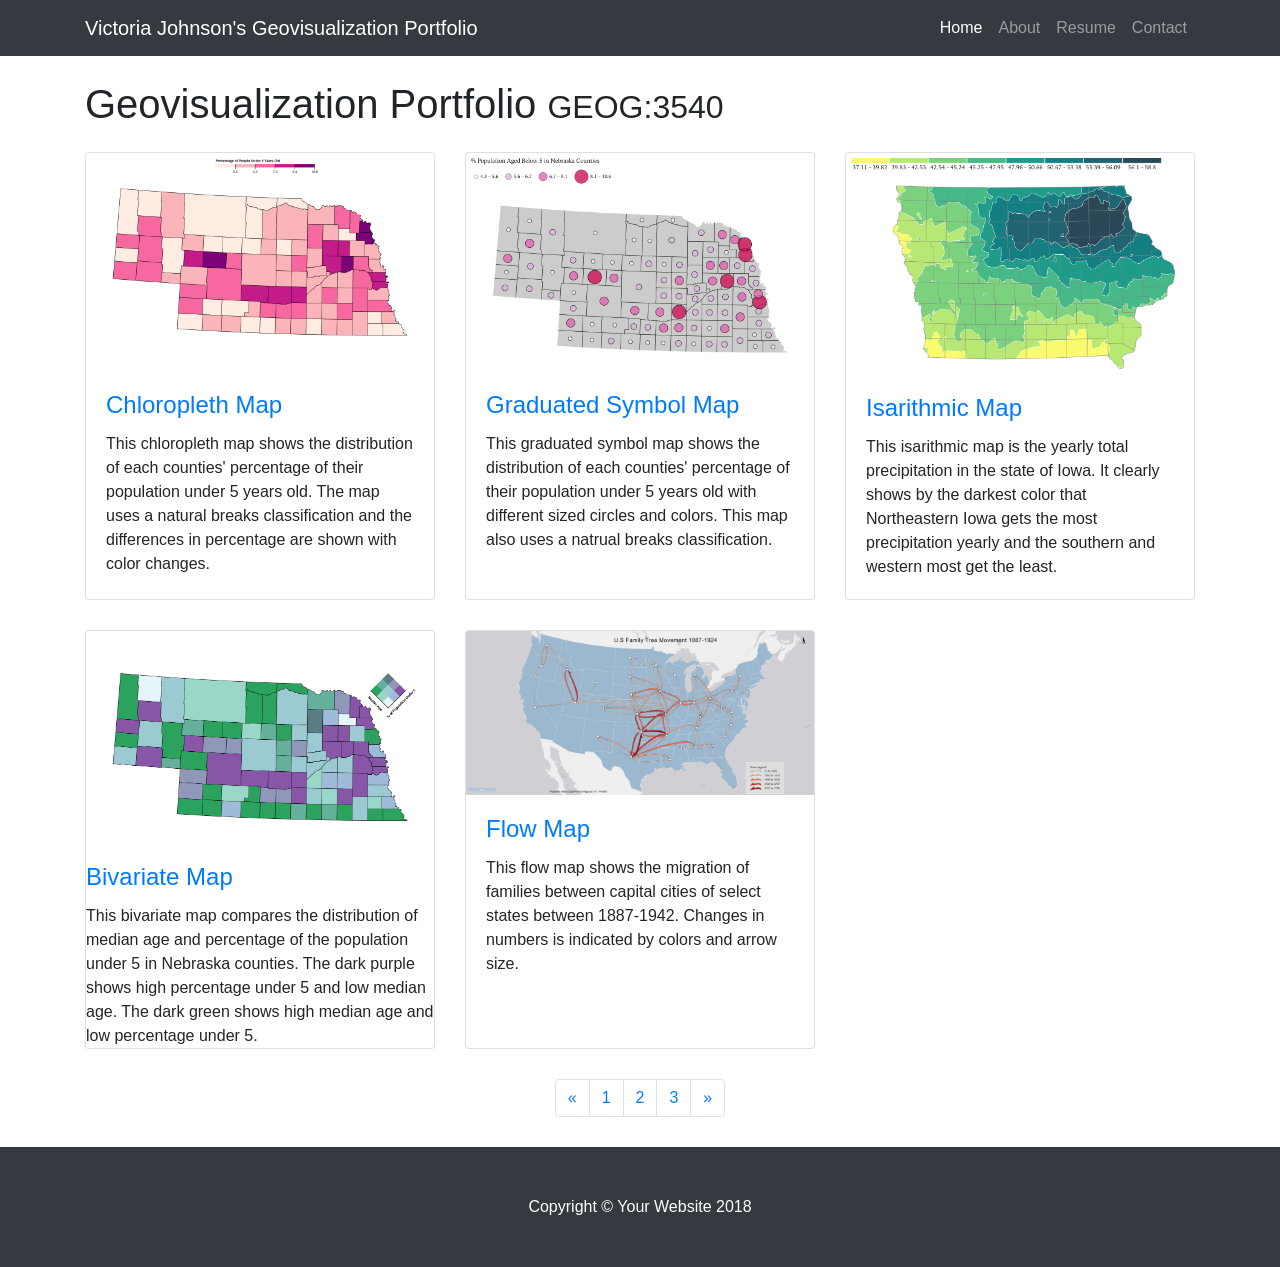
==== index.html @ b894ea30 "update" ====
<!DOCTYPE html>
<html lang="en">

  <head>

    <meta charset="utf-8">
    <meta name="viewport" content="width=device-width, initial-scale=1, shrink-to-fit=no">
    <meta name="description" content="">
    <meta name="author" content="">

    <title>Victoria Johnson's Geovisualization Portfolio</title>

    <!-- Bootstrap core CSS -->
    <link href="vendor/bootstrap/css/bootstrap.min.css" rel="stylesheet">

    <!-- Custom styles for this template -->
    <link href="css/3-col-portfolio.css" rel="stylesheet">

  </head>

  <body>

    <!-- Navigation -->
    <nav class="navbar navbar-expand-lg navbar-dark bg-dark fixed-top">
      <div class="container">
        <a class="navbar-brand" href="#">Victoria Johnson's Geovisualization Portfolio</a>
        <button class="navbar-toggler" type="button" data-toggle="collapse" data-target="#navbarResponsive" aria-controls="navbarResponsive" aria-expanded="false" aria-label="Toggle navigation">
          <span class="navbar-toggler-icon"></span>
        </button>
        <div class="collapse navbar-collapse" id="navbarResponsive">
          <ul class="navbar-nav ml-auto">
            <li class="nav-item active">
              <a class="nav-link" href="index.html">Home
                <span class="sr-only">(current)</span>
              </a>
            </li>
            <li class="nav-item">
              <a class="nav-link" href="shortbio.html">About</a>
            </li>
            <li class="nav-item">
              <a class="nav-link" href="files/new.resume.pdf">Resume</a>
            </li>
            <li class="nav-item">
              <a class="nav-link" href="mailto:victoria-r-johnson@uiowa.edu">Contact</a>
            </li>
          </ul>
        </div>
      </div>
    </nav>

    <!-- Page Content -->
    <div class="container">

      <!-- Page Heading -->
      <h1 class="my-4">Geovisualization Portfolio
        <small>GEOG:3540</small>
      </h1>

      <div class="row">
        <div class="col-lg-4 col-sm-6 portfolio-item">
          <div class="card h-100">
            <a href="https://observablehq.com/d/621348578b7f5ef7"><img class="card-img-top" src="images/choroplethmap.png" alt=""></a>
            <div class="card-body">
              <h4 class="card-title">
                <a href="https://observablehq.com/d/621348578b7f5ef7">Chloropleth Map</a>
              </h4>
              <p class="card-text">This chloropleth map shows the distribution of each counties' percentage of their population under 5 years old. The map uses a natural breaks classification and the differences in percentage are shown with color changes.</p>
            </div>
          </div>
        </div>
        <div class="col-lg-4 col-sm-6 portfolio-item">
          <div class="card h-100">
            <a href="https://observablehq.com/d/ab4dd54b1690da8f"><img class="card-img-top" src="images/graduatedSymbols.png" alt=""></a>
            <div class="card-body">
              <h4 class="card-title">
                <a href="https://observablehq.com/d/ab4dd54b1690da8f">Graduated Symbol Map</a>
              </h4>
              <p class="card-text">This graduated symbol map shows the distribution of each counties' percentage of their population under 5 years old with different sized circles and colors. This map also uses a natrual breaks classification.</p>
            </div>
          </div>
        </div>
        <div class="col-lg-4 col-sm-6 portfolio-item">
          <div class="card h-100">
            <a href="https://observablehq.com/@caglarkoylu/isarithmic-mapping-geog-3540"><img class="card-img-top" src="images/isarithmic.png" alt=""></a>
            <div class="card-body">
              <h4 class="card-title">
                <a href="https://observablehq.com/@caglarkoylu/isarithmic-mapping-geog-3540">Isarithmic Map</a>
              </h4>
              <p class="card-text">This isarithmic map is the yearly total precipitation in the state of Iowa. It clearly shows by the darkest color that Northeastern Iowa gets the most precipitation yearly and the southern and western most get the least.</p>
            </div>
          </div>
        </div>
        <div class="col-lg-4 col-sm-6 portfolio-item">
          <div class="card h-100">
            <a href="https://observablehq.com/d/8ed6f8a0c764a540"><img class="card-img-top" src="images/chart.png" alt=""></a>
              <h4 class="card-title">
                <a href="https://observablehq.com/d/8ed6f8a0c764a540">Bivariate Map</a>
              </h4>
              <p class="card-text">This bivariate map compares the distribution of median age and percentage of the population under 5 in Nebraska counties. The dark purple shows high percentage under 5 and low median age. The dark green shows high median age and low percentage under 5.</p>
            </div>
          </div>
          <div class="col-lg-4 col-sm-6 portfolio-item">
          <div class="card h-100">
            <a href="flowmap.html"><img class="card-img-top" src="images/flow.png" alt=""></a>
            <div class="card-body">
              <h4 class="card-title">
                <a href="flowmap.html">Flow Map</a>
              </h4>
              <p class="card-text">This flow map shows the migration of families between capital cities of select states between 1887-1942. Changes in numbers is indicated by colors and arrow size.</p>
            </div>
          </div>
        </div>
      </div>
      </div>
      <!-- /.row -->

      <!-- Pagination -->
      <ul class="pagination justify-content-center">
        <li class="page-item">
          <a class="page-link" href="#" aria-label="Previous">
            <span aria-hidden="true">&laquo;</span>
            <span class="sr-only">Previous</span>
          </a>
        </li>
        <li class="page-item">
          <a class="page-link" href="#">1</a>
        </li>
        <li class="page-item">
          <a class="page-link" href="#">2</a>
        </li>
        <li class="page-item">
          <a class="page-link" href="#">3</a>
        </li>
        <li class="page-item">
          <a class="page-link" href="#" aria-label="Next">
            <span aria-hidden="true">&raquo;</span>
            <span class="sr-only">Next</span>
          </a>
        </li>
      </ul>

    </div>
    <!-- /.container -->

    <!-- Footer -->
    <footer class="py-5 bg-dark">
      <div class="container">
        <p class="m-0 text-center text-white">Copyright &copy; Your Website 2018</p>
      </div>
      <!-- /.container -->
    </footer>

    <!-- Bootstrap core JavaScript -->
    <script src="vendor/jquery/jquery.min.js"></script>
    <script src="vendor/bootstrap/js/bootstrap.bundle.min.js"></script>

  </body>

</html>
---- css/3-col-portfolio.css ----
/*!
 * Start Bootstrap - 3 Col Portfolio (https://startbootstrap.com/template-overviews/3-col-portfolio)
 * Copyright 2013-2018 Start Bootstrap
 * Licensed under MIT (https://github.com/BlackrockDigital/startbootstrap-3-col-portfolio/blob/master/LICENSE)
 */

body {
  padding-top: 54px;
}

@media (min-width: 992px) {
  body {
    padding-top: 56px;
  }
}

.portfolio-item {
  margin-bottom: 30px;
}

.pagination {
  margin-bottom: 30px;
}
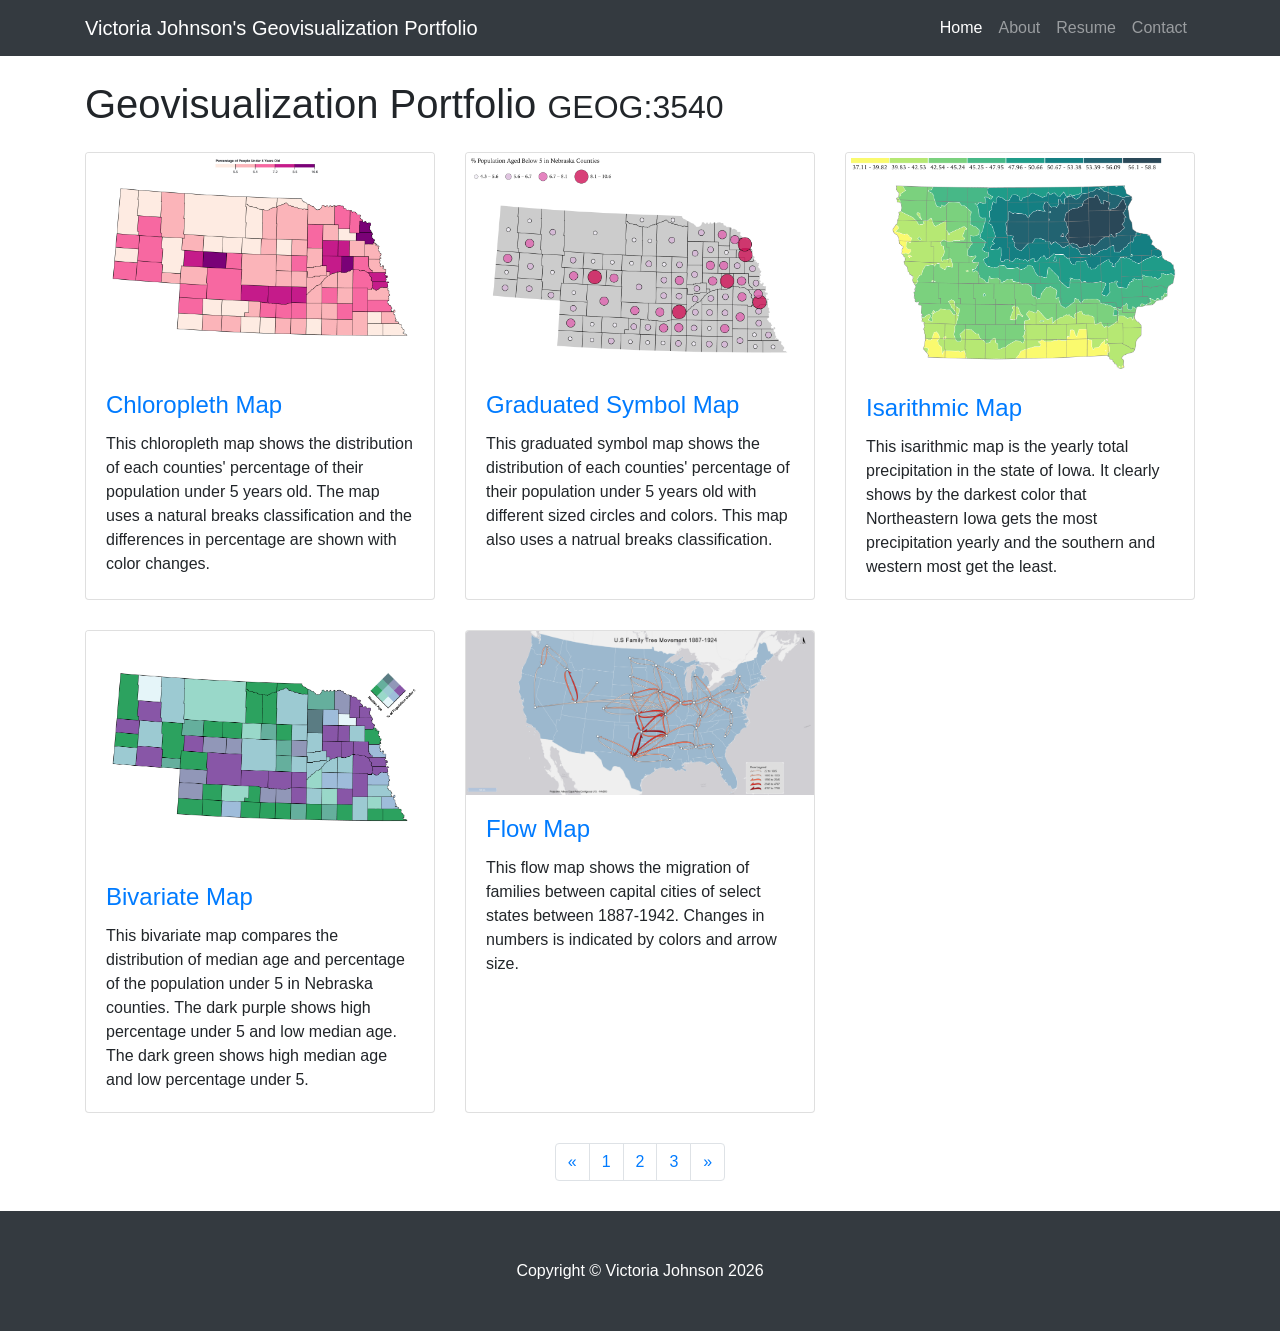
==== commit fded0e87: "final" ====
--- a/index.html
+++ b/index.html
@@ -79,6 +79,7 @@
             </div>
           </div>
         </div>
+
         <div class="col-lg-4 col-sm-6 portfolio-item">
           <div class="card h-100">
             <a href="https://observablehq.com/@caglarkoylu/isarithmic-mapping-geog-3540"><img class="card-img-top" src="images/isarithmic.png" alt=""></a>
@@ -90,15 +91,19 @@
             </div>
           </div>
         </div>
+
         <div class="col-lg-4 col-sm-6 portfolio-item">
           <div class="card h-100">
             <a href="https://observablehq.com/d/8ed6f8a0c764a540"><img class="card-img-top" src="images/chart.png" alt=""></a>
+            <div class="card-body">
               <h4 class="card-title">
                 <a href="https://observablehq.com/d/8ed6f8a0c764a540">Bivariate Map</a>
               </h4>
               <p class="card-text">This bivariate map compares the distribution of median age and percentage of the population under 5 in Nebraska counties. The dark purple shows high percentage under 5 and low median age. The dark green shows high median age and low percentage under 5.</p>
             </div>
+            </div>
           </div>
+
           <div class="col-lg-4 col-sm-6 portfolio-item">
           <div class="card h-100">
             <a href="flowmap.html"><img class="card-img-top" src="images/flow.png" alt=""></a>
@@ -110,6 +115,7 @@
             </div>
           </div>
         </div>
+
       </div>
       </div>
       <!-- /.row -->
@@ -145,7 +151,7 @@
     <!-- Footer -->
     <footer class="py-5 bg-dark">
       <div class="container">
-        <p class="m-0 text-center text-white">Copyright &copy; Your Website 2018</p>
+        <p class="m-0 text-center text-white">Copyright &copy; Victoria Johnson 2026</p>
       </div>
       <!-- /.container -->
     </footer>
--- a/css/3-col-portfolio.css
+++ b/css/3-col-portfolio.css
@@ -21,3 +21,4 @@
 .pagination {
   margin-bottom: 30px;
 }
+
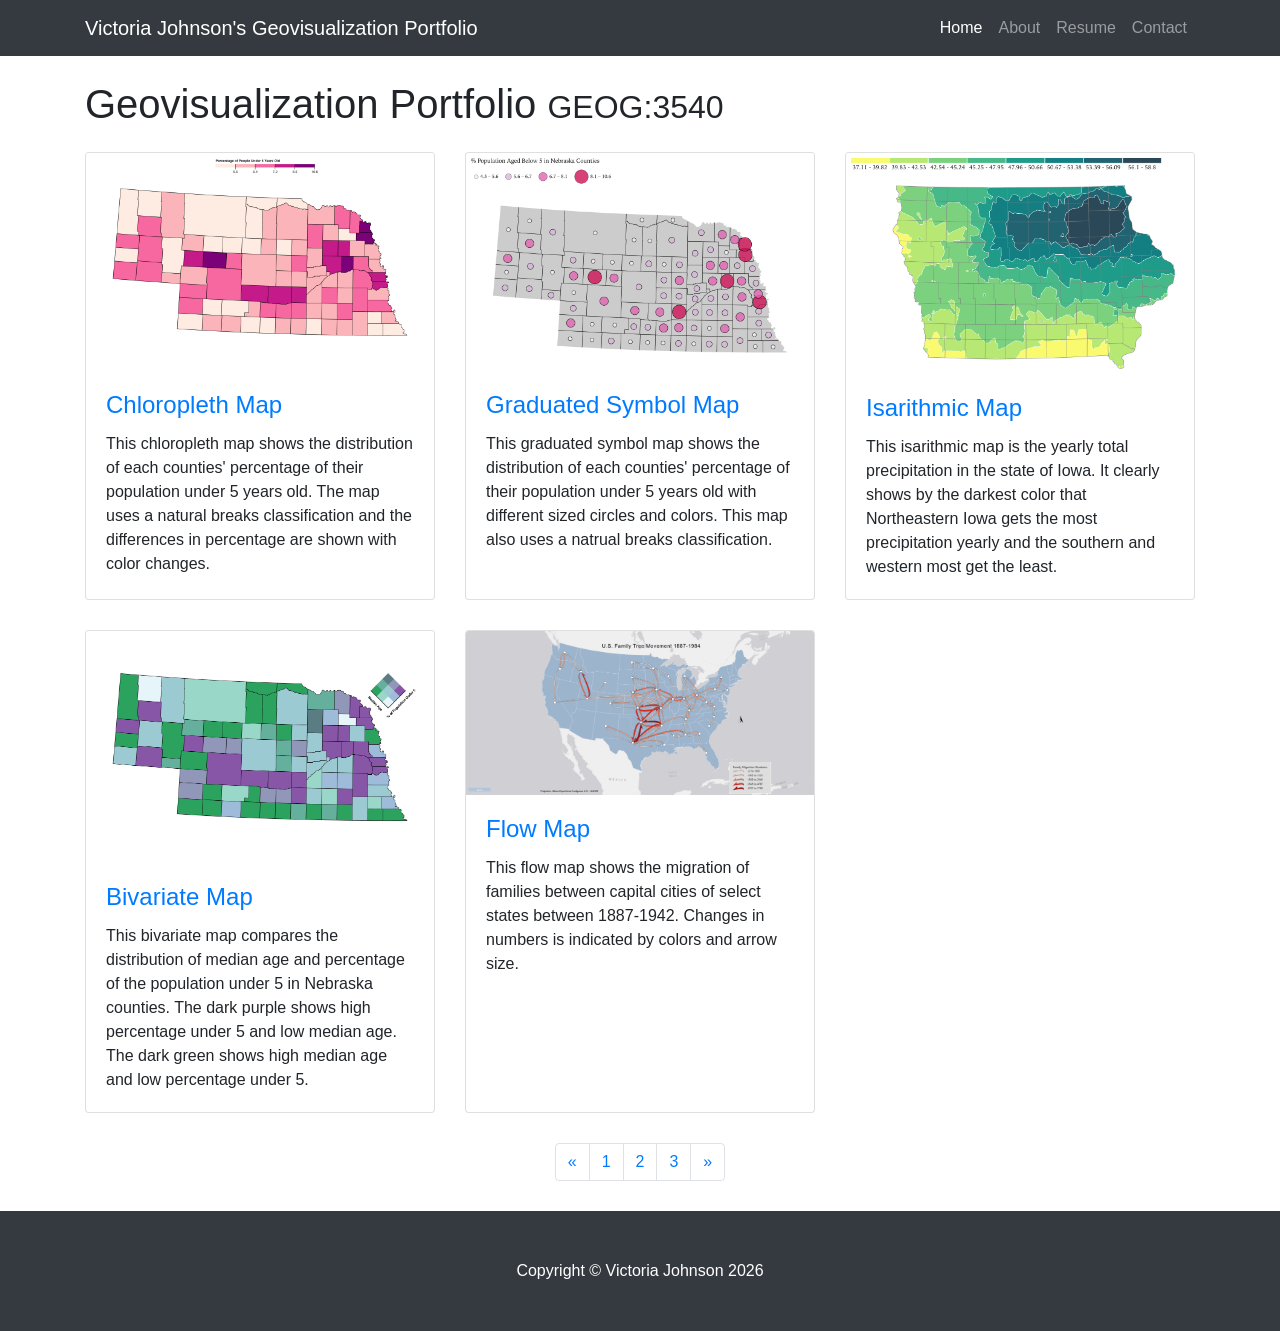
==== commit ba9bafc6: "fin" ====
--- a/index.html
+++ b/index.html
@@ -106,7 +106,7 @@
 
           <div class="col-lg-4 col-sm-6 portfolio-item">
           <div class="card h-100">
-            <a href="flowmap.html"><img class="card-img-top" src="images/flow.png" alt=""></a>
+            <a href="flowmap.html"><img class="card-img-top" src="images/flowmap1.png" alt=""></a>
             <div class="card-body">
               <h4 class="card-title">
                 <a href="flowmap.html">Flow Map</a>
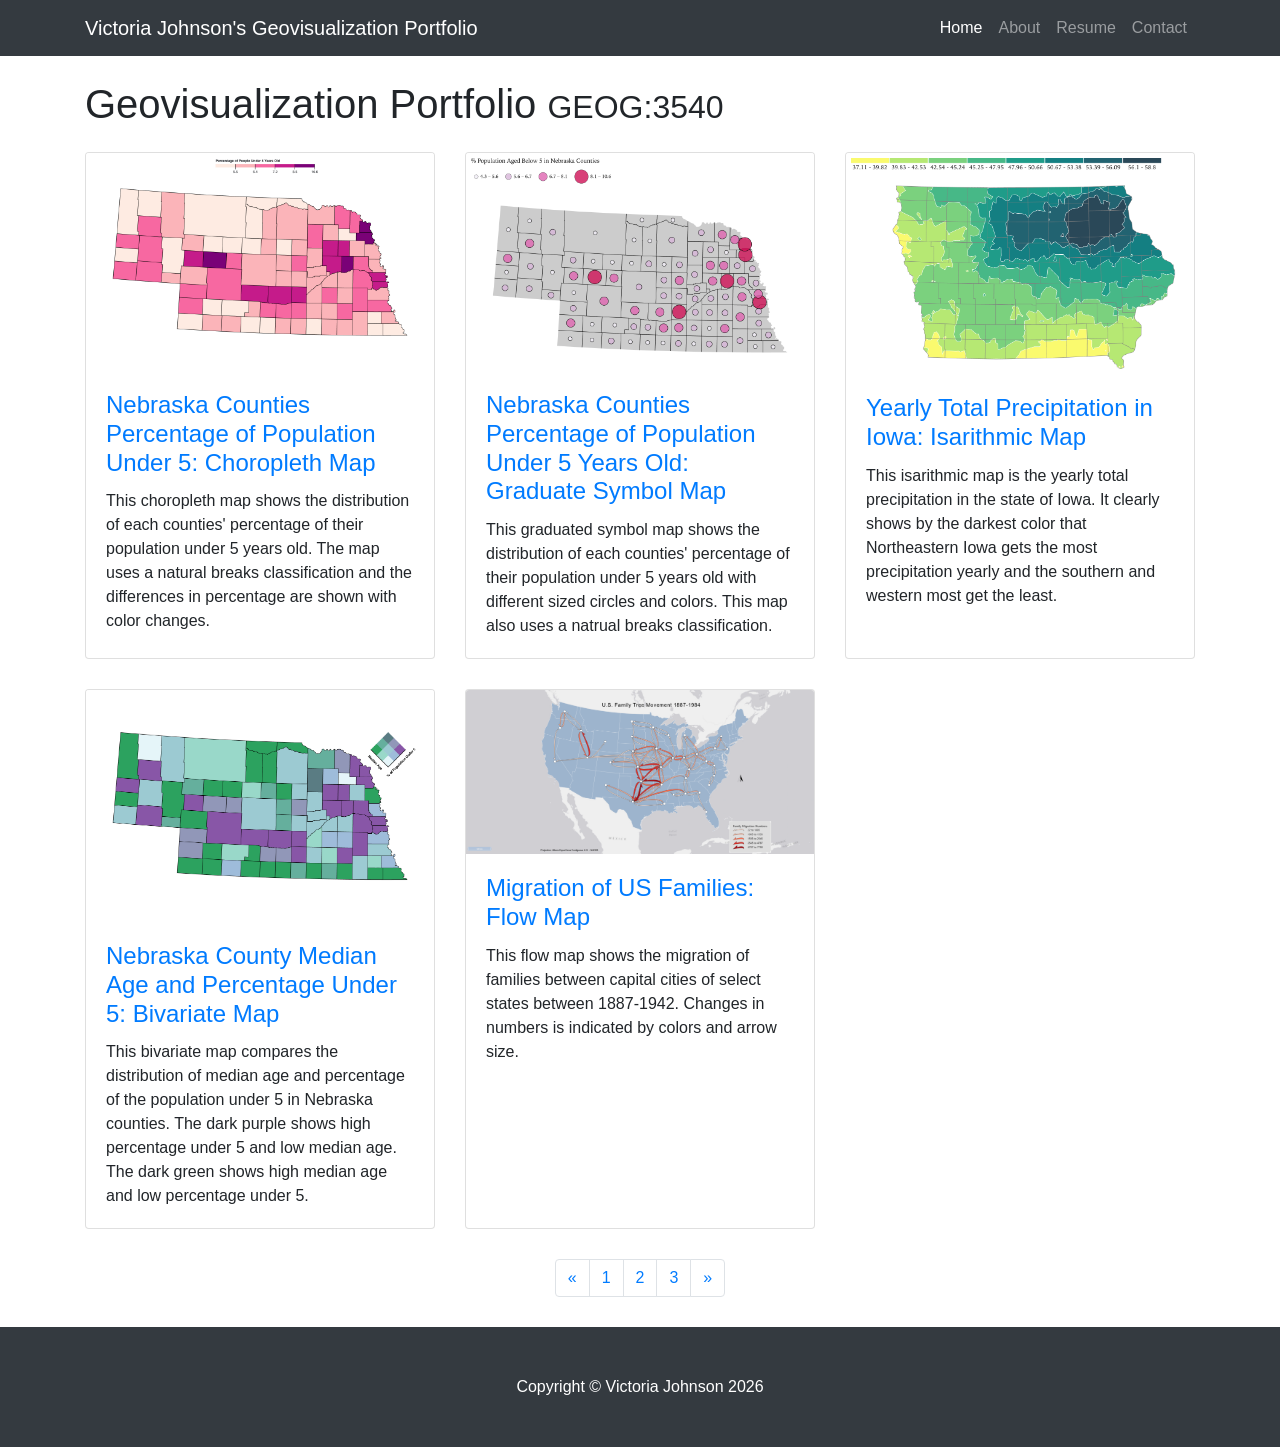
==== commit 848c04ae: "map names" ====
--- a/index.html
+++ b/index.html
@@ -62,9 +62,9 @@
             <a href="https://observablehq.com/d/621348578b7f5ef7"><img class="card-img-top" src="images/choroplethmap.png" alt=""></a>
             <div class="card-body">
               <h4 class="card-title">
-                <a href="https://observablehq.com/d/621348578b7f5ef7">Chloropleth Map</a>
+                <a href="https://observablehq.com/d/621348578b7f5ef7">Nebraska Counties Percentage of Population Under 5: Choropleth Map</a>
               </h4>
-              <p class="card-text">This chloropleth map shows the distribution of each counties' percentage of their population under 5 years old. The map uses a natural breaks classification and the differences in percentage are shown with color changes.</p>
+              <p class="card-text">This choropleth map shows the distribution of each counties' percentage of their population under 5 years old. The map uses a natural breaks classification and the differences in percentage are shown with color changes.</p>
             </div>
           </div>
         </div>
@@ -73,7 +73,7 @@
             <a href="https://observablehq.com/d/ab4dd54b1690da8f"><img class="card-img-top" src="images/graduatedSymbols.png" alt=""></a>
             <div class="card-body">
               <h4 class="card-title">
-                <a href="https://observablehq.com/d/ab4dd54b1690da8f">Graduated Symbol Map</a>
+                <a href="https://observablehq.com/d/ab4dd54b1690da8f">Nebraska Counties Percentage of Population Under 5 Years Old: Graduate Symbol Map</a>
               </h4>
               <p class="card-text">This graduated symbol map shows the distribution of each counties' percentage of their population under 5 years old with different sized circles and colors. This map also uses a natrual breaks classification.</p>
             </div>
@@ -85,7 +85,7 @@
             <a href="https://observablehq.com/@caglarkoylu/isarithmic-mapping-geog-3540"><img class="card-img-top" src="images/isarithmic.png" alt=""></a>
             <div class="card-body">
               <h4 class="card-title">
-                <a href="https://observablehq.com/@caglarkoylu/isarithmic-mapping-geog-3540">Isarithmic Map</a>
+                <a href="https://observablehq.com/@caglarkoylu/isarithmic-mapping-geog-3540">Yearly Total Precipitation in Iowa: Isarithmic Map</a>
               </h4>
               <p class="card-text">This isarithmic map is the yearly total precipitation in the state of Iowa. It clearly shows by the darkest color that Northeastern Iowa gets the most precipitation yearly and the southern and western most get the least.</p>
             </div>
@@ -97,7 +97,7 @@
             <a href="https://observablehq.com/d/8ed6f8a0c764a540"><img class="card-img-top" src="images/chart.png" alt=""></a>
             <div class="card-body">
               <h4 class="card-title">
-                <a href="https://observablehq.com/d/8ed6f8a0c764a540">Bivariate Map</a>
+                <a href="https://observablehq.com/d/8ed6f8a0c764a540">Nebraska County Median Age and Percentage Under 5: Bivariate Map</a>
               </h4>
               <p class="card-text">This bivariate map compares the distribution of median age and percentage of the population under 5 in Nebraska counties. The dark purple shows high percentage under 5 and low median age. The dark green shows high median age and low percentage under 5.</p>
             </div>
@@ -109,7 +109,7 @@
             <a href="flowmap.html"><img class="card-img-top" src="images/flowmap1.png" alt=""></a>
             <div class="card-body">
               <h4 class="card-title">
-                <a href="flowmap.html">Flow Map</a>
+                <a href="flowmap.html">Migration of US Families: Flow Map</a>
               </h4>
               <p class="card-text">This flow map shows the migration of families between capital cities of select states between 1887-1942. Changes in numbers is indicated by colors and arrow size.</p>
             </div>
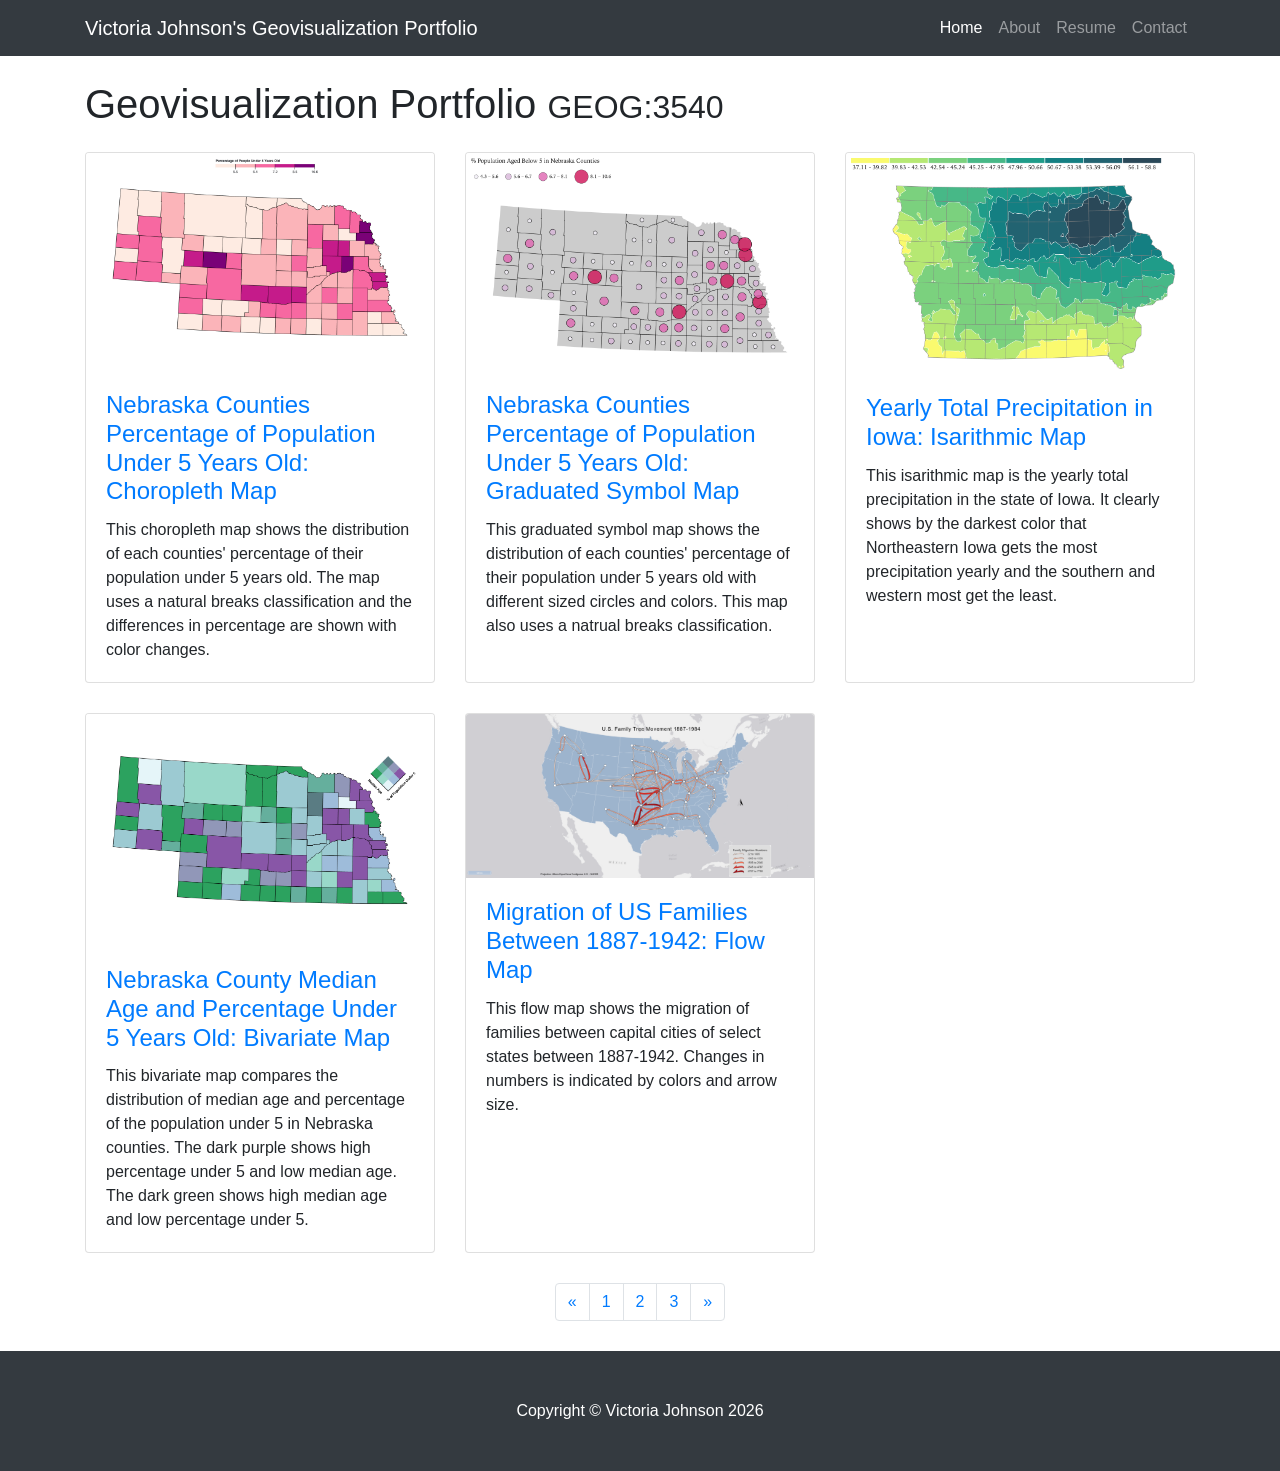
==== commit 8d840230: "nam" ====
--- a/index.html
+++ b/index.html
@@ -62,7 +62,7 @@
             <a href="https://observablehq.com/d/621348578b7f5ef7"><img class="card-img-top" src="images/choroplethmap.png" alt=""></a>
             <div class="card-body">
               <h4 class="card-title">
-                <a href="https://observablehq.com/d/621348578b7f5ef7">Nebraska Counties Percentage of Population Under 5: Choropleth Map</a>
+                <a href="https://observablehq.com/d/621348578b7f5ef7">Nebraska Counties Percentage of Population Under 5 Years Old: Choropleth Map</a>
               </h4>
               <p class="card-text">This choropleth map shows the distribution of each counties' percentage of their population under 5 years old. The map uses a natural breaks classification and the differences in percentage are shown with color changes.</p>
             </div>
@@ -73,7 +73,7 @@
             <a href="https://observablehq.com/d/ab4dd54b1690da8f"><img class="card-img-top" src="images/graduatedSymbols.png" alt=""></a>
             <div class="card-body">
               <h4 class="card-title">
-                <a href="https://observablehq.com/d/ab4dd54b1690da8f">Nebraska Counties Percentage of Population Under 5 Years Old: Graduate Symbol Map</a>
+                <a href="https://observablehq.com/d/ab4dd54b1690da8f">Nebraska Counties Percentage of Population Under 5 Years Old: Graduated Symbol Map</a>
               </h4>
               <p class="card-text">This graduated symbol map shows the distribution of each counties' percentage of their population under 5 years old with different sized circles and colors. This map also uses a natrual breaks classification.</p>
             </div>
@@ -97,7 +97,7 @@
             <a href="https://observablehq.com/d/8ed6f8a0c764a540"><img class="card-img-top" src="images/chart.png" alt=""></a>
             <div class="card-body">
               <h4 class="card-title">
-                <a href="https://observablehq.com/d/8ed6f8a0c764a540">Nebraska County Median Age and Percentage Under 5: Bivariate Map</a>
+                <a href="https://observablehq.com/d/8ed6f8a0c764a540">Nebraska County Median Age and Percentage Under 5 Years Old: Bivariate Map</a>
               </h4>
               <p class="card-text">This bivariate map compares the distribution of median age and percentage of the population under 5 in Nebraska counties. The dark purple shows high percentage under 5 and low median age. The dark green shows high median age and low percentage under 5.</p>
             </div>
@@ -109,7 +109,7 @@
             <a href="flowmap.html"><img class="card-img-top" src="images/flowmap1.png" alt=""></a>
             <div class="card-body">
               <h4 class="card-title">
-                <a href="flowmap.html">Migration of US Families: Flow Map</a>
+                <a href="flowmap.html">Migration of US Families Between 1887-1942: Flow Map</a>
               </h4>
               <p class="card-text">This flow map shows the migration of families between capital cities of select states between 1887-1942. Changes in numbers is indicated by colors and arrow size.</p>
             </div>
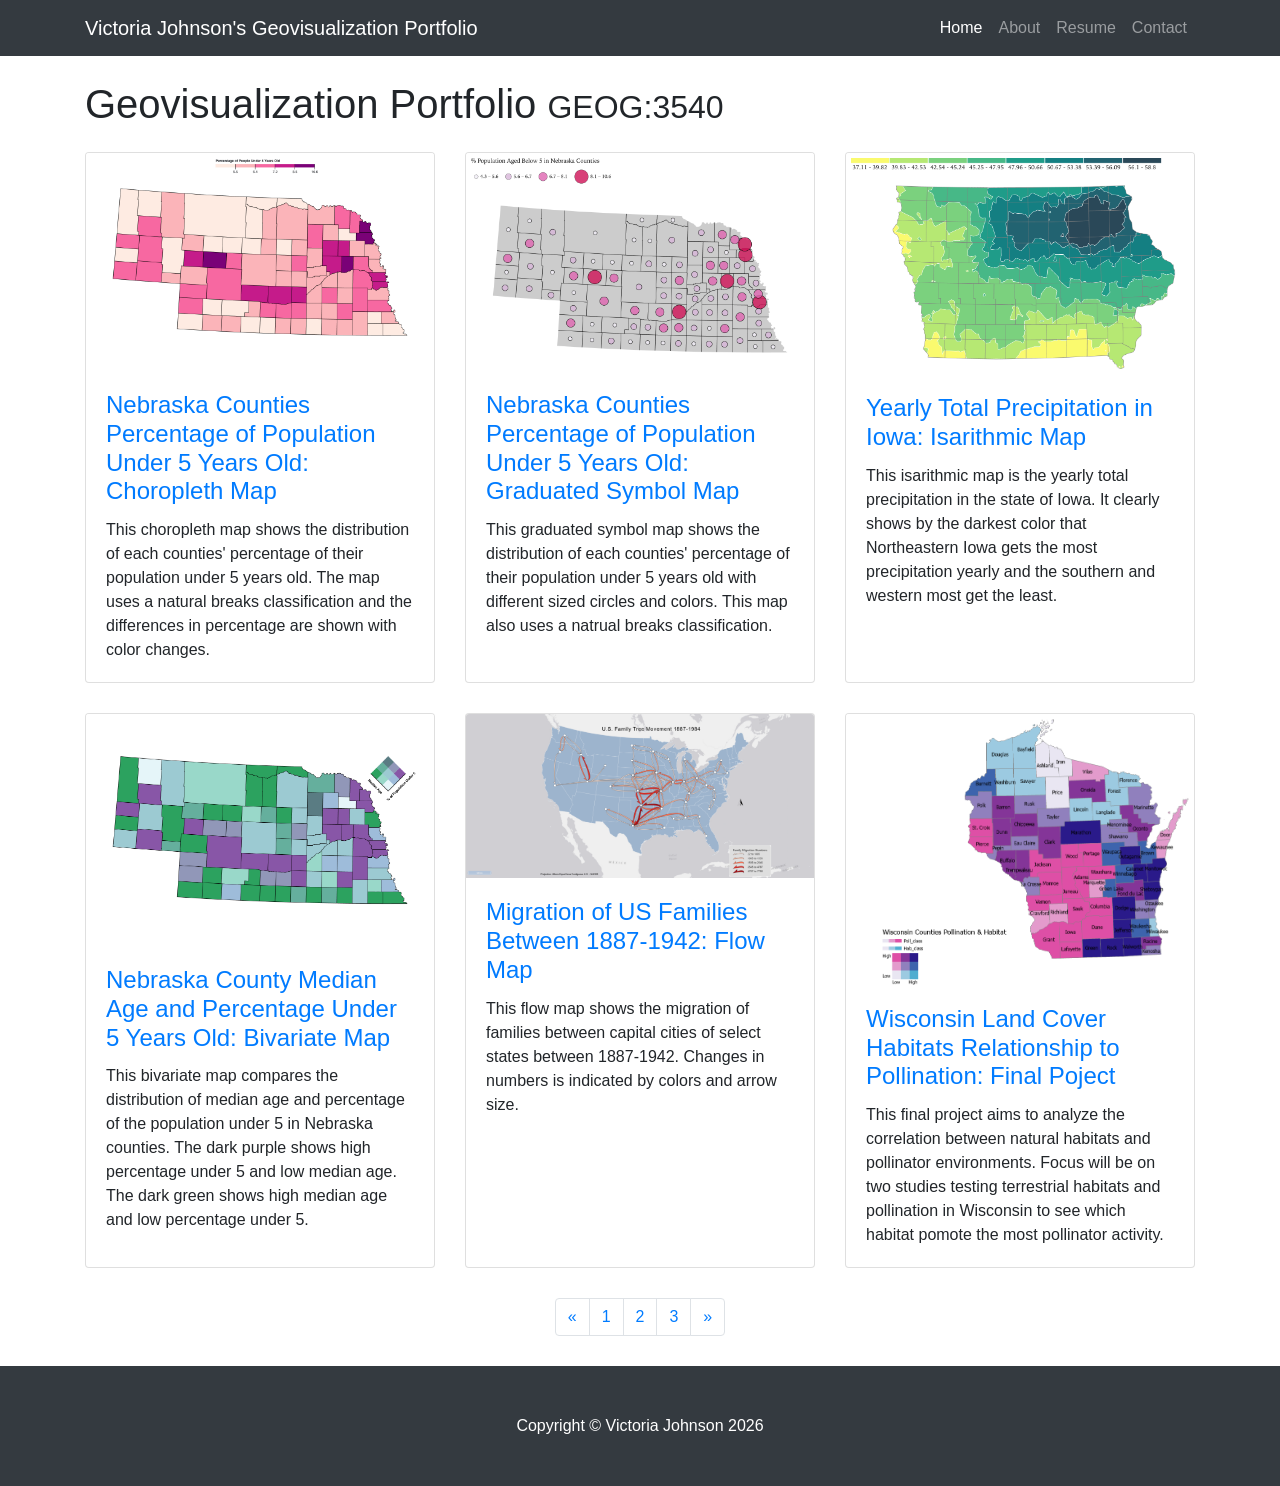
==== commit 342b1449: "final project" ====
--- a/index.html
+++ b/index.html
@@ -115,6 +115,17 @@
             </div>
           </div>
         </div>
+         <div class="col-lg-4 col-sm-6 portfolio-item">
+          <div class="card h-100">
+            <a href="https://observablehq.com/d/05a58f693dc49d7c"><img class="card-img-top" src="images/layout3.png" alt=""></a>
+            <div class="card-body">
+              <h4 class="card-title">
+                <a href="https://observablehq.com/d/05a58f693dc49d7c">Wisconsin Land Cover Habitats Relationship to Pollination: Final Poject</a>
+              </h4>
+              <p class="card-text">This final project aims to analyze the correlation between natural habitats and pollinator environments. Focus will be on two studies testing terrestrial habitats and pollination in Wisconsin to see which habitat pomote the most pollinator activity.</p>
+            </div>
+          </div>
+        </div>
 
       </div>
       </div>
